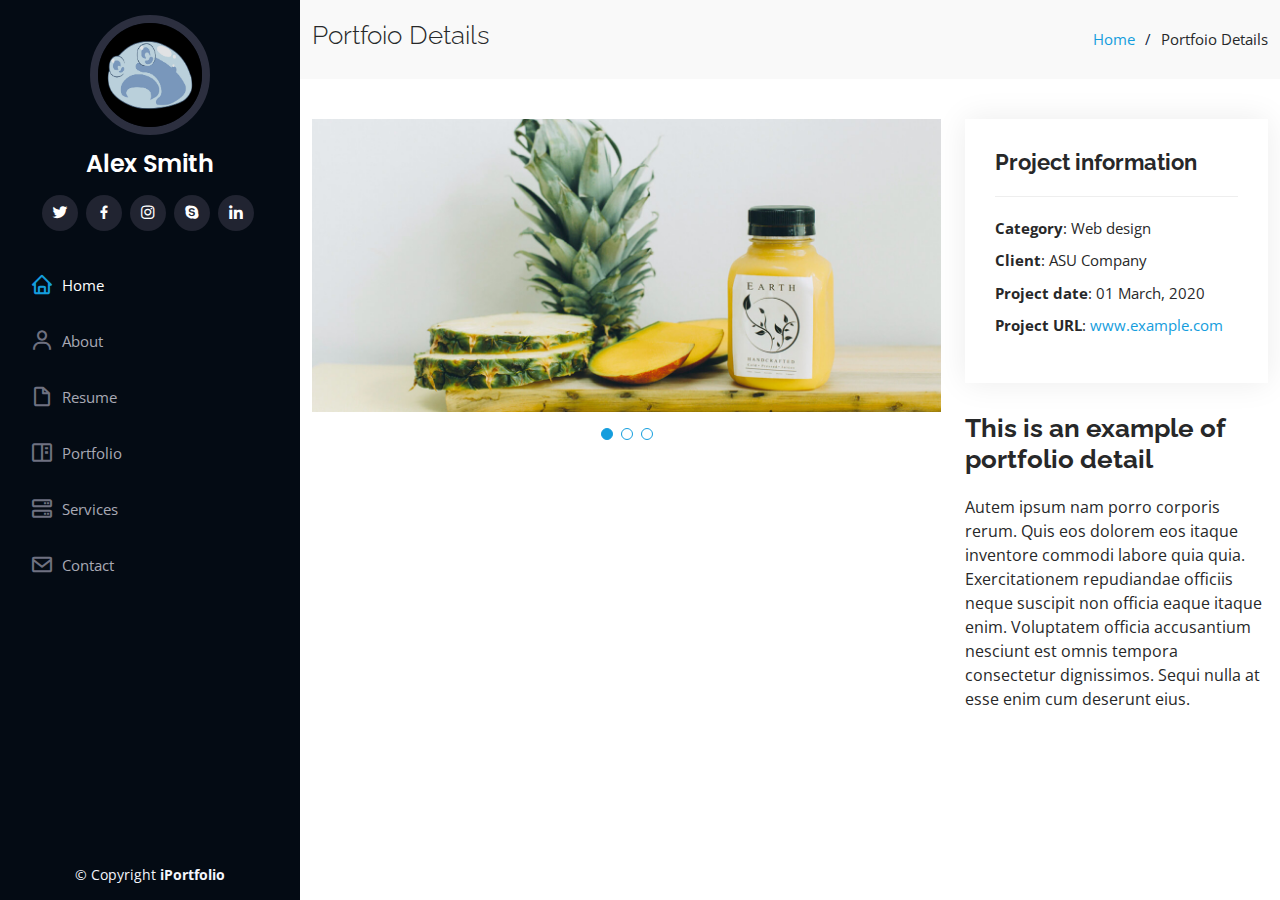
==== portfolio-details.html @ 19701f24 "added portfolio starter files, my name, my images" ====
<!DOCTYPE html>
<html lang="en">

<head>
  <meta charset="utf-8">
  <meta content="width=device-width, initial-scale=1.0" name="viewport">

  <title>Portfolio Details - iPortfolio Bootstrap Template</title>
  <meta content="" name="description">
  <meta content="" name="keywords">

  <!-- Favicons -->
  <link href="assets/img/favicon.png" rel="icon">
  <link href="assets/img/apple-touch-icon.png" rel="apple-touch-icon">

  <!-- Google Fonts -->
  <link href="https://fonts.googleapis.com/css?family=Open+Sans:300,300i,400,400i,600,600i,700,700i|Raleway:300,300i,400,400i,500,500i,600,600i,700,700i|Poppins:300,300i,400,400i,500,500i,600,600i,700,700i" rel="stylesheet">

  <!-- Vendor CSS Files -->
  <link href="assets/vendor/aos/aos.css" rel="stylesheet">
  <link href="assets/vendor/bootstrap/css/bootstrap.min.css" rel="stylesheet">
  <link href="assets/vendor/bootstrap-icons/bootstrap-icons.css" rel="stylesheet">
  <link href="assets/vendor/boxicons/css/boxicons.min.css" rel="stylesheet">
  <link href="assets/vendor/glightbox/css/glightbox.min.css" rel="stylesheet">
  <link href="assets/vendor/swiper/swiper-bundle.min.css" rel="stylesheet">

  <!-- Template Main CSS File -->
  <link href="assets/css/style.css" rel="stylesheet">

  <!-- =======================================================
  * Template Name: iPortfolio - v3.0.1
  * Template URL: https://bootstrapmade.com/iportfolio-bootstrap-portfolio-websites-template/
  * Author: BootstrapMade.com
  * License: https://bootstrapmade.com/license/
  ======================================================== -->
</head>

<body>

  <!-- ======= Mobile nav toggle button ======= -->
  <i class="bi bi-list mobile-nav-toggle d-xl-none"></i>

  <!-- ======= Header ======= -->
  <header id="header">
    <div class="d-flex flex-column">

      <div class="profile">
        <img src="assets/img/profile-img.jpg" alt="" class="img-fluid rounded-circle">
        <h1 class="text-light"><a href="index.html">Alex Smith</a></h1>
        <div class="social-links mt-3 text-center">
          <a href="#" class="twitter"><i class="bx bxl-twitter"></i></a>
          <a href="#" class="facebook"><i class="bx bxl-facebook"></i></a>
          <a href="#" class="instagram"><i class="bx bxl-instagram"></i></a>
          <a href="#" class="google-plus"><i class="bx bxl-skype"></i></a>
          <a href="#" class="linkedin"><i class="bx bxl-linkedin"></i></a>
        </div>
      </div>

      <nav id="navbar" class="nav-menu navbar">
        <ul>
          <li><a href="#hero" class="nav-link scrollto active"><i class="bx bx-home"></i> <span>Home</span></a></li>
          <li><a href="#about" class="nav-link scrollto"><i class="bx bx-user"></i> <span>About</span></a></li>
          <li><a href="#resume" class="nav-link scrollto"><i class="bx bx-file-blank"></i> <span>Resume</span></a></li>
          <li><a href="#portfolio" class="nav-link scrollto"><i class="bx bx-book-content"></i> <span>Portfolio</span></a></li>
          <li><a href="#services" class="nav-link scrollto"><i class="bx bx-server"></i> <span>Services</span></a></li>
          <li><a href="#contact" class="nav-link scrollto"><i class="bx bx-envelope"></i> <span>Contact</span></a></li>
        </ul>
      </nav><!-- .nav-menu -->
    </div>
  </header><!-- End Header -->

  <main id="main">

    <!-- ======= Breadcrumbs ======= -->
    <section id="breadcrumbs" class="breadcrumbs">
      <div class="container">

        <div class="d-flex justify-content-between align-items-center">
          <h2>Portfoio Details</h2>
          <ol>
            <li><a href="index.html">Home</a></li>
            <li>Portfoio Details</li>
          </ol>
        </div>

      </div>
    </section><!-- End Breadcrumbs -->

    <!-- ======= Portfolio Details Section ======= -->
    <section id="portfolio-details" class="portfolio-details">
      <div class="container">

        <div class="row gy-4">

          <div class="col-lg-8">
            <div class="portfolio-details-slider swiper-container">
              <div class="swiper-wrapper align-items-center">

                <div class="swiper-slide">
                  <img src="assets/img/portfolio/portfolio-details-1.jpg" alt="">
                </div>

                <div class="swiper-slide">
                  <img src="assets/img/portfolio/portfolio-details-2.jpg" alt="">
                </div>

                <div class="swiper-slide">
                  <img src="assets/img/portfolio/portfolio-details-3.jpg" alt="">
                </div>

              </div>
              <div class="swiper-pagination"></div>
            </div>
          </div>

          <div class="col-lg-4">
            <div class="portfolio-info">
              <h3>Project information</h3>
              <ul>
                <li><strong>Category</strong>: Web design</li>
                <li><strong>Client</strong>: ASU Company</li>
                <li><strong>Project date</strong>: 01 March, 2020</li>
                <li><strong>Project URL</strong>: <a href="#">www.example.com</a></li>
              </ul>
            </div>
            <div class="portfolio-description">
              <h2>This is an example of portfolio detail</h2>
              <p>
                Autem ipsum nam porro corporis rerum. Quis eos dolorem eos itaque inventore commodi labore quia quia. Exercitationem repudiandae officiis neque suscipit non officia eaque itaque enim. Voluptatem officia accusantium nesciunt est omnis tempora consectetur dignissimos. Sequi nulla at esse enim cum deserunt eius.
              </p>
            </div>
          </div>

        </div>

      </div>
    </section><!-- End Portfolio Details Section -->

  </main><!-- End #main -->

  <!-- ======= Footer ======= -->
  <footer id="footer">
    <div class="container">
      <div class="copyright">
        &copy; Copyright <strong><span>iPortfolio</span></strong>
      </div>
      
    </div>
  </footer><!-- End  Footer -->

  <a href="#" class="back-to-top d-flex align-items-center justify-content-center"><i class="bi bi-arrow-up-short"></i></a>

  <!-- Vendor JS Files -->
  <script src="assets/vendor/aos/aos.js"></script>
  <script src="assets/vendor/bootstrap/js/bootstrap.bundle.min.js"></script>
  <script src="assets/vendor/glightbox/js/glightbox.min.js"></script>
  <script src="assets/vendor/isotope-layout/isotope.pkgd.min.js"></script>
  <script src="assets/vendor/php-email-form/validate.js"></script>
  <script src="assets/vendor/purecounter/purecounter.js"></script>
  <script src="assets/vendor/swiper/swiper-bundle.min.js"></script>
  <script src="assets/vendor/typed.js/typed.min.js"></script>
  <script src="assets/vendor/waypoints/noframework.waypoints.js"></script>

  <!-- Template Main JS File -->
  <script src="assets/js/main.js"></script>

</body>

</html>
---- assets/css/style.css ----
/**
* Template Name: iPortfolio - v3.0.1
* Template URL: https://bootstrapmade.com/iportfolio-bootstrap-portfolio-websites-template/
* Author: BootstrapMade.com
* License: https://bootstrapmade.com/license/
*/

/*--------------------------------------------------------------
# General
--------------------------------------------------------------*/
body {
  font-family: "Open Sans", sans-serif;
  color: #272829;
}

a {
  color: #149ddd;
  text-decoration: none;
}

a:hover {
  color: #37b3ed;
  text-decoration: none;
}

h1, h2, h3, h4, h5, h6 {
  font-family: "Raleway", sans-serif;
}

/*--------------------------------------------------------------
# Back to top button
--------------------------------------------------------------*/
.back-to-top {
  position: fixed;
  visibility: hidden;
  opacity: 0;
  right: 15px;
  bottom: 15px;
  z-index: 996;
  background: #149ddd;
  width: 40px;
  height: 40px;
  border-radius: 50px;
  transition: all 0.4s;
}

.back-to-top i {
  font-size: 28px;
  color: #fff;
  line-height: 0;
}

.back-to-top:hover {
  background: #2eafec;
  color: #fff;
}

.back-to-top.active {
  visibility: visible;
  opacity: 1;
}

/*--------------------------------------------------------------
# Header
--------------------------------------------------------------*/
#header {
  position: fixed;
  top: 0;
  left: 0;
  bottom: 0;
  width: 300px;
  transition: all ease-in-out 0.5s;
  z-index: 9997;
  transition: all 0.5s;
  padding: 0 15px;
  background: #040b14;
  overflow-y: auto;
}

#header .profile img {
  margin: 15px auto;
  display: block;
  width: 120px;
  border: 8px solid #2c2f3f;
}

#header .profile h1 {
  font-size: 24px;
  margin: 0;
  padding: 0;
  font-weight: 600;
  -moz-text-align-last: center;
  text-align-last: center;
  font-family: "Poppins", sans-serif;
}

#header .profile h1 a, #header .profile h1 a:hover {
  color: #fff;
  text-decoration: none;
}

#header .profile .social-links a {
  font-size: 18px;
  display: inline-block;
  background: #212431;
  color: #fff;
  line-height: 1;
  padding: 8px 0;
  margin-right: 4px;
  border-radius: 50%;
  text-align: center;
  width: 36px;
  height: 36px;
  transition: 0.3s;
}

#header .profile .social-links a:hover {
  background: #149ddd;
  color: #fff;
  text-decoration: none;
}

#main {
  margin-left: 300px;
}

@media (max-width: 1199px) {
  #header {
    left: -300px;
  }
  #main {
    margin-left: 0;
  }
}

/*--------------------------------------------------------------
# Navigation Menu
--------------------------------------------------------------*/
/* Desktop Navigation */
.nav-menu {
  padding: 30px 0 0 0;
}

.nav-menu * {
  margin: 0;
  padding: 0;
  list-style: none;
}

.nav-menu > ul > li {
  position: relative;
  white-space: nowrap;
}

.nav-menu a {
  display: flex;
  align-items: center;
  color: #a8a9b4;
  padding: 12px 15px;
  margin-bottom: 8px;
  transition: 0.3s;
  font-size: 15px;
}

.nav-menu a i {
  font-size: 24px;
  padding-right: 8px;
  color: #6f7180;
}

.nav-menu a:hover, .nav-menu .active, .nav-menu li:hover > a {
  text-decoration: none;
  color: #fff;
}

.nav-menu a:hover i, .nav-menu .active i, .nav-menu li:hover > a i {
  color: #149ddd;
}

/* Mobile Navigation */
.mobile-nav-toggle {
  position: fixed;
  right: 15px;
  top: 15px;
  z-index: 9998;
  border: 0;
  font-size: 24px;
  transition: all 0.4s;
  outline: none !important;
  background-color: #149ddd;
  color: #fff;
  width: 40px;
  height: 40px;
  display: inline-flex;
  align-items: center;
  justify-content: center;
  line-height: 0;
  border-radius: 50px;
  cursor: pointer;
}

.mobile-nav-active {
  overflow: hidden;
}

.mobile-nav-active #header {
  left: 0;
}

/*--------------------------------------------------------------
# Hero Section
--------------------------------------------------------------*/
#hero {
  width: 100%;
  height: 100vh;
  background: url("../img/hero-bg.jpg") top center;
  background-size: cover;
}

#hero:before {
  content: "";
  background: rgba(5, 13, 24, 0.3);
  position: absolute;
  bottom: 0;
  top: 0;
  left: 0;
  right: 0;
  z-index: 1;
}

#hero .hero-container {
  position: relative;
  z-index: 2;
  min-width: 300px;
}

#hero h1 {
  margin: 0 0 10px 0;
  font-size: 64px;
  font-weight: 700;
  line-height: 56px;
  color: #fff;
}

#hero p {
  color: #fff;
  margin-bottom: 50px;
  font-size: 26px;
  font-family: "Poppins", sans-serif;
}

#hero p span {
  color: #fff;
  padding-bottom: 4px;
  letter-spacing: 1px;
  border-bottom: 3px solid #149ddd;
}

@media (min-width: 1024px) {
  #hero {
    background-attachment: fixed;
  }
}

@media (max-width: 768px) {
  #hero h1 {
    font-size: 28px;
    line-height: 36px;
  }
  #hero h2 {
    font-size: 18px;
    line-height: 24px;
    margin-bottom: 30px;
  }
}

/*--------------------------------------------------------------
# Sections General
--------------------------------------------------------------*/
section {
  padding: 60px 0;
  overflow: hidden;
}

.section-bg {
  background: #f5f8fd;
}

.section-title {
  padding-bottom: 30px;
}

.section-title h2 {
  font-size: 32px;
  font-weight: bold;
  margin-bottom: 20px;
  padding-bottom: 20px;
  position: relative;
  color: #173b6c;
}

.section-title h2::after {
  content: '';
  position: absolute;
  display: block;
  width: 50px;
  height: 3px;
  background: #149ddd;
  bottom: 0;
  left: 0;
}

.section-title p {
  margin-bottom: 0;
}

/*--------------------------------------------------------------
# About
--------------------------------------------------------------*/
.about .content h3 {
  font-weight: 700;
  font-size: 26px;
  color: #173b6c;
}

.about .content ul {
  list-style: none;
  padding: 0;
}

.about .content ul li {
  margin-bottom: 20px;
  display: flex;
  align-items: center;
}

.about .content ul strong {
  margin-right: 10px;
}

.about .content ul i {
  font-size: 16px;
  margin-right: 5px;
  color: #149ddd;
  line-height: 0;
}

.about .content p:last-child {
  margin-bottom: 0;
}

/*--------------------------------------------------------------
# Facts
--------------------------------------------------------------*/
.facts {
  padding-bottom: 30px;
}

.facts .count-box {
  padding: 30px;
  width: 100%;
}

.facts .count-box i {
  display: block;
  font-size: 44px;
  color: #149ddd;
  float: left;
  line-height: 0;
}

.facts .count-box span {
  font-size: 48px;
  line-height: 40px;
  display: block;
  font-weight: 700;
  color: #050d18;
  margin-left: 60px;
}

.facts .count-box p {
  padding: 15px 0 0 0;
  margin: 0 0 0 60px;
  font-family: "Raleway", sans-serif;
  font-size: 14px;
  color: #122f57;
}

.facts .count-box a {
  font-weight: 600;
  display: block;
  margin-top: 20px;
  color: #122f57;
  font-size: 15px;
  font-family: "Poppins", sans-serif;
  transition: ease-in-out 0.3s;
}

.facts .count-box a:hover {
  color: #1f5297;
}

/*--------------------------------------------------------------
# Akills
--------------------------------------------------------------*/
.skills .progress {
  height: 60px;
  display: block;
  background: none;
  border-radius: 0;
}

.skills .progress .skill {
  padding: 0;
  margin: 0 0 6px 0;
  text-transform: uppercase;
  display: block;
  font-weight: 600;
  font-family: "Poppins", sans-serif;
  color: #050d18;
}

.skills .progress .skill .val {
  float: right;
  font-style: normal;
}

.skills .progress-bar-wrap {
  background: #dce8f8;
  height: 10px;
}

.skills .progress-bar {
  width: 1px;
  height: 10px;
  transition: .9s;
  background-color: #149ddd;
}

/*--------------------------------------------------------------
# Resume
--------------------------------------------------------------*/
.resume .resume-title {
  font-size: 26px;
  font-weight: 700;
  margin-top: 20px;
  margin-bottom: 20px;
  color: #050d18;
}

.resume .resume-item {
  padding: 0 0 20px 20px;
  margin-top: -2px;
  border-left: 2px solid #1f5297;
  position: relative;
}

.resume .resume-item h4 {
  line-height: 18px;
  font-size: 18px;
  font-weight: 600;
  text-transform: uppercase;
  font-family: "Poppins", sans-serif;
  color: #050d18;
  margin-bottom: 10px;
}

.resume .resume-item h5 {
  font-size: 16px;
  background: #e4edf9;
  padding: 5px 15px;
  display: inline-block;
  font-weight: 600;
  margin-bottom: 10px;
}

.resume .resume-item ul {
  padding-left: 20px;
}

.resume .resume-item ul li {
  padding-bottom: 10px;
}

.resume .resume-item:last-child {
  padding-bottom: 0;
}

.resume .resume-item::before {
  content: "";
  position: absolute;
  width: 16px;
  height: 16px;
  border-radius: 50px;
  left: -9px;
  top: 0;
  background: #fff;
  border: 2px solid #1f5297;
}

/*--------------------------------------------------------------
# Portfolio
--------------------------------------------------------------*/
.portfolio .portfolio-item {
  margin-bottom: 30px;
}

.portfolio #portfolio-flters {
  padding: 0;
  margin: 0 auto 35px auto;
  list-style: none;
  text-align: center;
  background: #fff;
  border-radius: 50px;
  padding: 2px 15px;
}

.portfolio #portfolio-flters li {
  cursor: pointer;
  display: inline-block;
  padding: 10px 15px 8px 15px;
  font-size: 14px;
  font-weight: 600;
  line-height: 1;
  text-transform: uppercase;
  color: #272829;
  margin-bottom: 5px;
  transition: all 0.3s ease-in-out;
}

.portfolio #portfolio-flters li:hover, .portfolio #portfolio-flters li.filter-active {
  color: #149ddd;
}

.portfolio #portfolio-flters li:last-child {
  margin-right: 0;
}

.portfolio .portfolio-wrap {
  transition: 0.3s;
  position: relative;
  overflow: hidden;
  z-index: 1;
}

.portfolio .portfolio-wrap::before {
  content: "";
  background: rgba(255, 255, 255, 0.5);
  position: absolute;
  left: 0;
  right: 0;
  top: 0;
  bottom: 0;
  transition: all ease-in-out 0.3s;
  z-index: 2;
  opacity: 0;
}

.portfolio .portfolio-wrap .portfolio-links {
  opacity: 1;
  left: 0;
  right: 0;
  bottom: -60px;
  z-index: 3;
  position: absolute;
  transition: all ease-in-out 0.3s;
  display: flex;
  justify-content: center;
}

.portfolio .portfolio-wrap .portfolio-links a {
  color: #fff;
  font-size: 28px;
  text-align: center;
  background: rgba(20, 157, 221, 0.75);
  transition: 0.3s;
  width: 50%;
}

.portfolio .portfolio-wrap .portfolio-links a:hover {
  background: rgba(20, 157, 221, 0.95);
}

.portfolio .portfolio-wrap .portfolio-links a + a {
  border-left: 1px solid #37b3ed;
}

.portfolio .portfolio-wrap:hover::before {
  top: 0;
  left: 0;
  right: 0;
  bottom: 0;
  opacity: 1;
}

.portfolio .portfolio-wrap:hover .portfolio-links {
  opacity: 1;
  bottom: 0;
}

/*--------------------------------------------------------------
# Portfolio Details
--------------------------------------------------------------*/
.portfolio-details {
  padding-top: 40px;
}

.portfolio-details .portfolio-details-slider img {
  width: 100%;
}

.portfolio-details .portfolio-details-slider .swiper-pagination {
  margin-top: 20px;
  position: relative;
}

.portfolio-details .portfolio-details-slider .swiper-pagination .swiper-pagination-bullet {
  width: 12px;
  height: 12px;
  background-color: #fff;
  opacity: 1;
  border: 1px solid #149ddd;
}

.portfolio-details .portfolio-details-slider .swiper-pagination .swiper-pagination-bullet-active {
  background-color: #149ddd;
}

.portfolio-details .portfolio-info {
  padding: 30px;
  box-shadow: 0px 0 30px rgba(5, 13, 24, 0.08);
}

.portfolio-details .portfolio-info h3 {
  font-size: 22px;
  font-weight: 700;
  margin-bottom: 20px;
  padding-bottom: 20px;
  border-bottom: 1px solid #eee;
}

.portfolio-details .portfolio-info ul {
  list-style: none;
  padding: 0;
  font-size: 15px;
}

.portfolio-details .portfolio-info ul li + li {
  margin-top: 10px;
}

.portfolio-details .portfolio-description {
  padding-top: 30px;
}

.portfolio-details .portfolio-description h2 {
  font-size: 26px;
  font-weight: 700;
  margin-bottom: 20px;
}

.portfolio-details .portfolio-description p {
  padding: 0;
}

/*--------------------------------------------------------------
# Services
--------------------------------------------------------------*/
.services .icon-box {
  margin-bottom: 20px;
}

.services .icon {
  float: left;
  display: flex;
  align-items: center;
  justify-content: center;
  width: 54px;
  height: 54px;
  background: #149ddd;
  border-radius: 50%;
  transition: 0.5s;
  border: 1px solid #149ddd;
}

.services .icon i {
  color: #fff;
  font-size: 24px;
  line-height: 0;
}

.services .icon-box:hover .icon {
  background: #fff;
}

.services .icon-box:hover .icon i {
  color: #149ddd;
}

.services .title {
  margin-left: 80px;
  font-weight: 700;
  margin-bottom: 15px;
  font-size: 18px;
}

.services .title a {
  color: #343a40;
}

.services .title a:hover {
  color: #149ddd;
}

.services .description {
  margin-left: 80px;
  line-height: 24px;
  font-size: 14px;
}

/*--------------------------------------------------------------
# Testimonials
--------------------------------------------------------------*/
.testimonials .testimonial-item {
  box-sizing: content-box;
  text-align: center;
  min-height: 320px;
}

.testimonials .testimonial-item .testimonial-img {
  width: 90px;
  border-radius: 50%;
  margin: 0 auto;
}

.testimonials .testimonial-item h3 {
  font-size: 18px;
  font-weight: bold;
  margin: 10px 0 5px 0;
  color: #111;
}

.testimonials .testimonial-item h4 {
  font-size: 14px;
  color: #999;
  margin: 0;
}

.testimonials .testimonial-item .quote-icon-left, .testimonials .testimonial-item .quote-icon-right {
  color: #c3e8fa;
  font-size: 26px;
}

.testimonials .testimonial-item .quote-icon-left {
  display: inline-block;
  left: -5px;
  position: relative;
}

.testimonials .testimonial-item .quote-icon-right {
  display: inline-block;
  right: -5px;
  position: relative;
  top: 10px;
}

.testimonials .testimonial-item p {
  font-style: italic;
  margin: 0 15px 15px 15px;
  padding: 20px;
  background: #fff;
  position: relative;
  margin-bottom: 35px;
  border-radius: 6px;
  box-shadow: 0px 2px 15px rgba(0, 0, 0, 0.1);
}

.testimonials .testimonial-item p::after {
  content: "";
  width: 0;
  height: 0;
  border-top: 20px solid #fff;
  border-right: 20px solid transparent;
  border-left: 20px solid transparent;
  position: absolute;
  bottom: -20px;
  left: calc(50% - 20px);
}

.testimonials .swiper-pagination {
  margin-top: 20px;
  position: relative;
}

.testimonials .swiper-pagination .swiper-pagination-bullet {
  width: 12px;
  height: 12px;
  background-color: #fff;
  opacity: 1;
  border: 1px solid #149ddd;
}

.testimonials .swiper-pagination .swiper-pagination-bullet-active {
  background-color: #149ddd;
}

/*--------------------------------------------------------------
# Contact
--------------------------------------------------------------*/
.contact {
  padding-bottom: 130px;
}

.contact .info {
  padding: 30px;
  background: #fff;
  width: 100%;
  box-shadow: 0 0 24px 0 rgba(0, 0, 0, 0.12);
}

.contact .info i {
  font-size: 20px;
  color: #149ddd;
  float: left;
  width: 44px;
  height: 44px;
  background: #dff3fc;
  display: flex;
  justify-content: center;
  align-items: center;
  border-radius: 50px;
  transition: all 0.3s ease-in-out;
}

.contact .info h4 {
  padding: 0 0 0 60px;
  font-size: 22px;
  font-weight: 600;
  margin-bottom: 5px;
  color: #050d18;
}

.contact .info p {
  padding: 0 0 10px 60px;
  margin-bottom: 20px;
  font-size: 14px;
  color: #173b6c;
}

.contact .info .email p {
  padding-top: 5px;
}

.contact .info .social-links {
  padding-left: 60px;
}

.contact .info .social-links a {
  font-size: 18px;
  display: inline-block;
  background: #333;
  color: #fff;
  line-height: 1;
  padding: 8px 0;
  border-radius: 50%;
  text-align: center;
  width: 36px;
  height: 36px;
  transition: 0.3s;
  margin-right: 10px;
}

.contact .info .social-links a:hover {
  background: #149ddd;
  color: #fff;
}

.contact .info .email:hover i, .contact .info .address:hover i, .contact .info .phone:hover i {
  background: #149ddd;
  color: #fff;
}

.contact .php-email-form {
  width: 100%;
  padding: 30px;
  background: #fff;
  box-shadow: 0 0 24px 0 rgba(0, 0, 0, 0.12);
}

.contact .php-email-form .form-group {
  padding-bottom: 8px;
}

.contact .php-email-form .validate {
  display: none;
  color: red;
  margin: 0 0 15px 0;
  font-weight: 400;
  font-size: 13px;
}

.contact .php-email-form .error-message {
  display: none;
  color: #fff;
  background: #ed3c0d;
  text-align: left;
  padding: 15px;
  font-weight: 600;
}

.contact .php-email-form .error-message br + br {
  margin-top: 25px;
}

.contact .php-email-form .sent-message {
  display: none;
  color: #fff;
  background: #18d26e;
  text-align: center;
  padding: 15px;
  font-weight: 600;
}

.contact .php-email-form .loading {
  display: none;
  background: #fff;
  text-align: center;
  padding: 15px;
}

.contact .php-email-form .loading:before {
  content: "";
  display: inline-block;
  border-radius: 50%;
  width: 24px;
  height: 24px;
  margin: 0 10px -6px 0;
  border: 3px solid #18d26e;
  border-top-color: #eee;
  -webkit-animation: animate-loading 1s linear infinite;
  animation: animate-loading 1s linear infinite;
}

.contact .php-email-form .form-group {
  margin-bottom: 15px;
}

.contact .php-email-form label {
  padding-bottom: 8px;
}

.contact .php-email-form input, .contact .php-email-form textarea {
  border-radius: 0;
  box-shadow: none;
  font-size: 14px;
}

.contact .php-email-form input {
  height: 44px;
}

.contact .php-email-form textarea {
  padding: 10px 15px;
}

.contact .php-email-form button[type="submit"] {
  background: #149ddd;
  border: 0;
  padding: 10px 24px;
  color: #fff;
  transition: 0.4s;
  border-radius: 4px;
}

.contact .php-email-form button[type="submit"]:hover {
  background: #37b3ed;
}

@-webkit-keyframes animate-loading {
  0% {
    transform: rotate(0deg);
  }
  100% {
    transform: rotate(360deg);
  }
}

@keyframes animate-loading {
  0% {
    transform: rotate(0deg);
  }
  100% {
    transform: rotate(360deg);
  }
}

/*--------------------------------------------------------------
# Breadcrumbs
--------------------------------------------------------------*/
.breadcrumbs {
  padding: 20px 0;
  background: #f9f9f9;
}

.breadcrumbs h2 {
  font-size: 26px;
  font-weight: 300;
}

.breadcrumbs ol {
  display: flex;
  flex-wrap: wrap;
  list-style: none;
  padding: 0;
  margin: 0;
  font-size: 15px;
}

.breadcrumbs ol li + li {
  padding-left: 10px;
}

.breadcrumbs ol li + li::before {
  display: inline-block;
  padding-right: 10px;
  color: #0e2442;
  content: "/";
}

@media (max-width: 768px) {
  .breadcrumbs .d-flex {
    display: block !important;
  }
  .breadcrumbs ol {
    display: block;
  }
  .breadcrumbs ol li {
    display: inline-block;
  }
}

/*--------------------------------------------------------------
# Footer
--------------------------------------------------------------*/
#footer {
  padding: 15px;
  color: #f4f6fd;
  font-size: 14px;
  position: fixed;
  left: 0;
  bottom: 0;
  width: 300px;
  z-index: 9999;
  background: #040b14;
}

#footer .copyright {
  text-align: center;
}

#footer .credits {
  padding-top: 5px;
  text-align: center;
  font-size: 13px;
  color: #eaebf0;
}

@media (max-width: 1199px) {
  #footer {
    position: static;
    width: auto;
    padding-right: 20px 15px;
  }
}
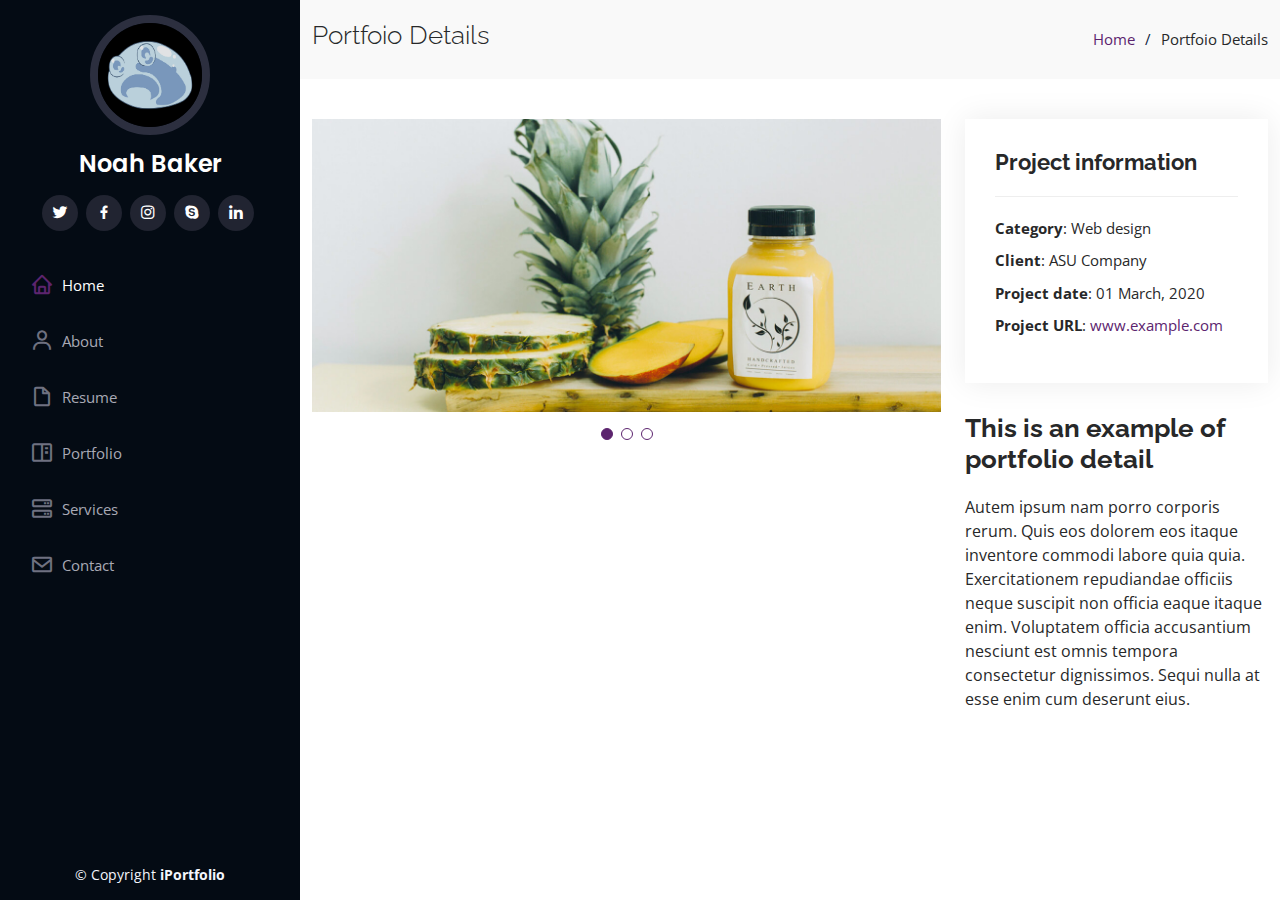
==== commit 74e198c7: "Changed picture for portfilio one, added home button" ====
--- a/portfolio-details.html
+++ b/portfolio-details.html
@@ -46,7 +46,7 @@
 
       <div class="profile">
         <img src="assets/img/profile-img.jpg" alt="" class="img-fluid rounded-circle">
-        <h1 class="text-light"><a href="index.html">Alex Smith</a></h1>
+        <h1 class="text-light"><a href="index.html">Noah Baker</a></h1>
         <div class="social-links mt-3 text-center">
           <a href="#" class="twitter"><i class="bx bxl-twitter"></i></a>
           <a href="#" class="facebook"><i class="bx bxl-facebook"></i></a>
--- a/assets/css/style.css
+++ b/assets/css/style.css
@@ -14,12 +14,12 @@
 }
 
 a {
-  color: #149ddd;
+  color: #5C246E;
   text-decoration: none;
 }
 
 a:hover {
-  color: #37b3ed;
+  color: #5C246E;
   text-decoration: none;
 }
 
@@ -37,7 +37,7 @@
   right: 15px;
   bottom: 15px;
   z-index: 996;
-  background: #149ddd;
+  background: #5C246E;
   width: 40px;
   height: 40px;
   border-radius: 50px;
@@ -51,7 +51,7 @@
 }
 
 .back-to-top:hover {
-  background: #2eafec;
+  background: #5C246E;
   color: #fff;
 }
 
@@ -115,7 +115,7 @@
 }
 
 #header .profile .social-links a:hover {
-  background: #149ddd;
+  background: #5C246E;
   color: #fff;
   text-decoration: none;
 }
@@ -174,7 +174,7 @@
 }
 
 .nav-menu a:hover i, .nav-menu .active i, .nav-menu li:hover > a i {
-  color: #149ddd;
+  color: #5C246E;
 }
 
 /* Mobile Navigation */
@@ -187,7 +187,7 @@
   font-size: 24px;
   transition: all 0.4s;
   outline: none !important;
-  background-color: #149ddd;
+  background-color: #5C246E;
   color: #fff;
   width: 40px;
   height: 40px;
@@ -253,7 +253,8 @@
   color: #fff;
   padding-bottom: 4px;
   letter-spacing: 1px;
-  border-bottom: 3px solid #149ddd;
+  border-bottom: 3px solid #5C246E;
+  
 }
 
 @media (min-width: 1024px) {
@@ -305,7 +306,7 @@
   display: block;
   width: 50px;
   height: 3px;
-  background: #149ddd;
+  background: #5C246E;
   bottom: 0;
   left: 0;
 }
@@ -341,7 +342,7 @@
 .about .content ul i {
   font-size: 16px;
   margin-right: 5px;
-  color: #149ddd;
+  color: #5C246E;
   line-height: 0;
 }
 
@@ -364,7 +365,7 @@
 .facts .count-box i {
   display: block;
   font-size: 44px;
-  color: #149ddd;
+  color: #5C246E;
   float: left;
   line-height: 0;
 }
@@ -434,7 +435,7 @@
   width: 1px;
   height: 10px;
   transition: .9s;
-  background-color: #149ddd;
+  background-color: #5C246E;
 }
 
 /*--------------------------------------------------------------
@@ -529,7 +530,7 @@
 }
 
 .portfolio #portfolio-flters li:hover, .portfolio #portfolio-flters li.filter-active {
-  color: #149ddd;
+  color: #5C246E;
 }
 
 .portfolio #portfolio-flters li:last-child {
@@ -572,17 +573,17 @@
   color: #fff;
   font-size: 28px;
   text-align: center;
-  background: rgba(20, 157, 221, 0.75);
+  background: #5C246E;
   transition: 0.3s;
   width: 50%;
 }
 
 .portfolio .portfolio-wrap .portfolio-links a:hover {
-  background: rgba(20, 157, 221, 0.95);
+  background: #5C246E;
 }
 
 .portfolio .portfolio-wrap .portfolio-links a + a {
-  border-left: 1px solid #37b3ed;
+  border-left: 1px solid #5C246E;
 }
 
 .portfolio .portfolio-wrap:hover::before {
@@ -619,11 +620,11 @@
   height: 12px;
   background-color: #fff;
   opacity: 1;
-  border: 1px solid #149ddd;
+  border: 1px solid #5C246E;
 }
 
 .portfolio-details .portfolio-details-slider .swiper-pagination .swiper-pagination-bullet-active {
-  background-color: #149ddd;
+  background-color: #5C246E;
 }
 
 .portfolio-details .portfolio-info {
@@ -677,10 +678,10 @@
   justify-content: center;
   width: 54px;
   height: 54px;
-  background: #149ddd;
+  background: #5C246E;
   border-radius: 50%;
   transition: 0.5s;
-  border: 1px solid #149ddd;
+  border: 1px solid #5C246E;
 }
 
 .services .icon i {
@@ -694,7 +695,7 @@
 }
 
 .services .icon-box:hover .icon i {
-  color: #149ddd;
+  color: #5C246E;
 }
 
 .services .title {
@@ -709,7 +710,7 @@
 }
 
 .services .title a:hover {
-  color: #149ddd;
+  color: #5C246E;
 }
 
 .services .description {
@@ -797,11 +798,11 @@
   height: 12px;
   background-color: #fff;
   opacity: 1;
-  border: 1px solid #149ddd;
+  border: 1px solid #5C246E;
 }
 
 .testimonials .swiper-pagination .swiper-pagination-bullet-active {
-  background-color: #149ddd;
+  background-color: #5C246E;
 }
 
 /*--------------------------------------------------------------
@@ -820,7 +821,7 @@
 
 .contact .info i {
   font-size: 20px;
-  color: #149ddd;
+  color: #5C246E;
   float: left;
   width: 44px;
   height: 44px;
@@ -871,12 +872,12 @@
 }
 
 .contact .info .social-links a:hover {
-  background: #149ddd;
+  background: #5C246E;
   color: #fff;
 }
 
 .contact .info .email:hover i, .contact .info .address:hover i, .contact .info .phone:hover i {
-  background: #149ddd;
+  background: #5C246E;
   color: #fff;
 }
 
@@ -964,7 +965,7 @@
 }
 
 .contact .php-email-form button[type="submit"] {
-  background: #149ddd;
+  background: #5C246E;
   border: 0;
   padding: 10px 24px;
   color: #fff;
@@ -973,7 +974,7 @@
 }
 
 .contact .php-email-form button[type="submit"]:hover {
-  background: #37b3ed;
+  background: #5C246E;
 }
 
 @-webkit-keyframes animate-loading {
